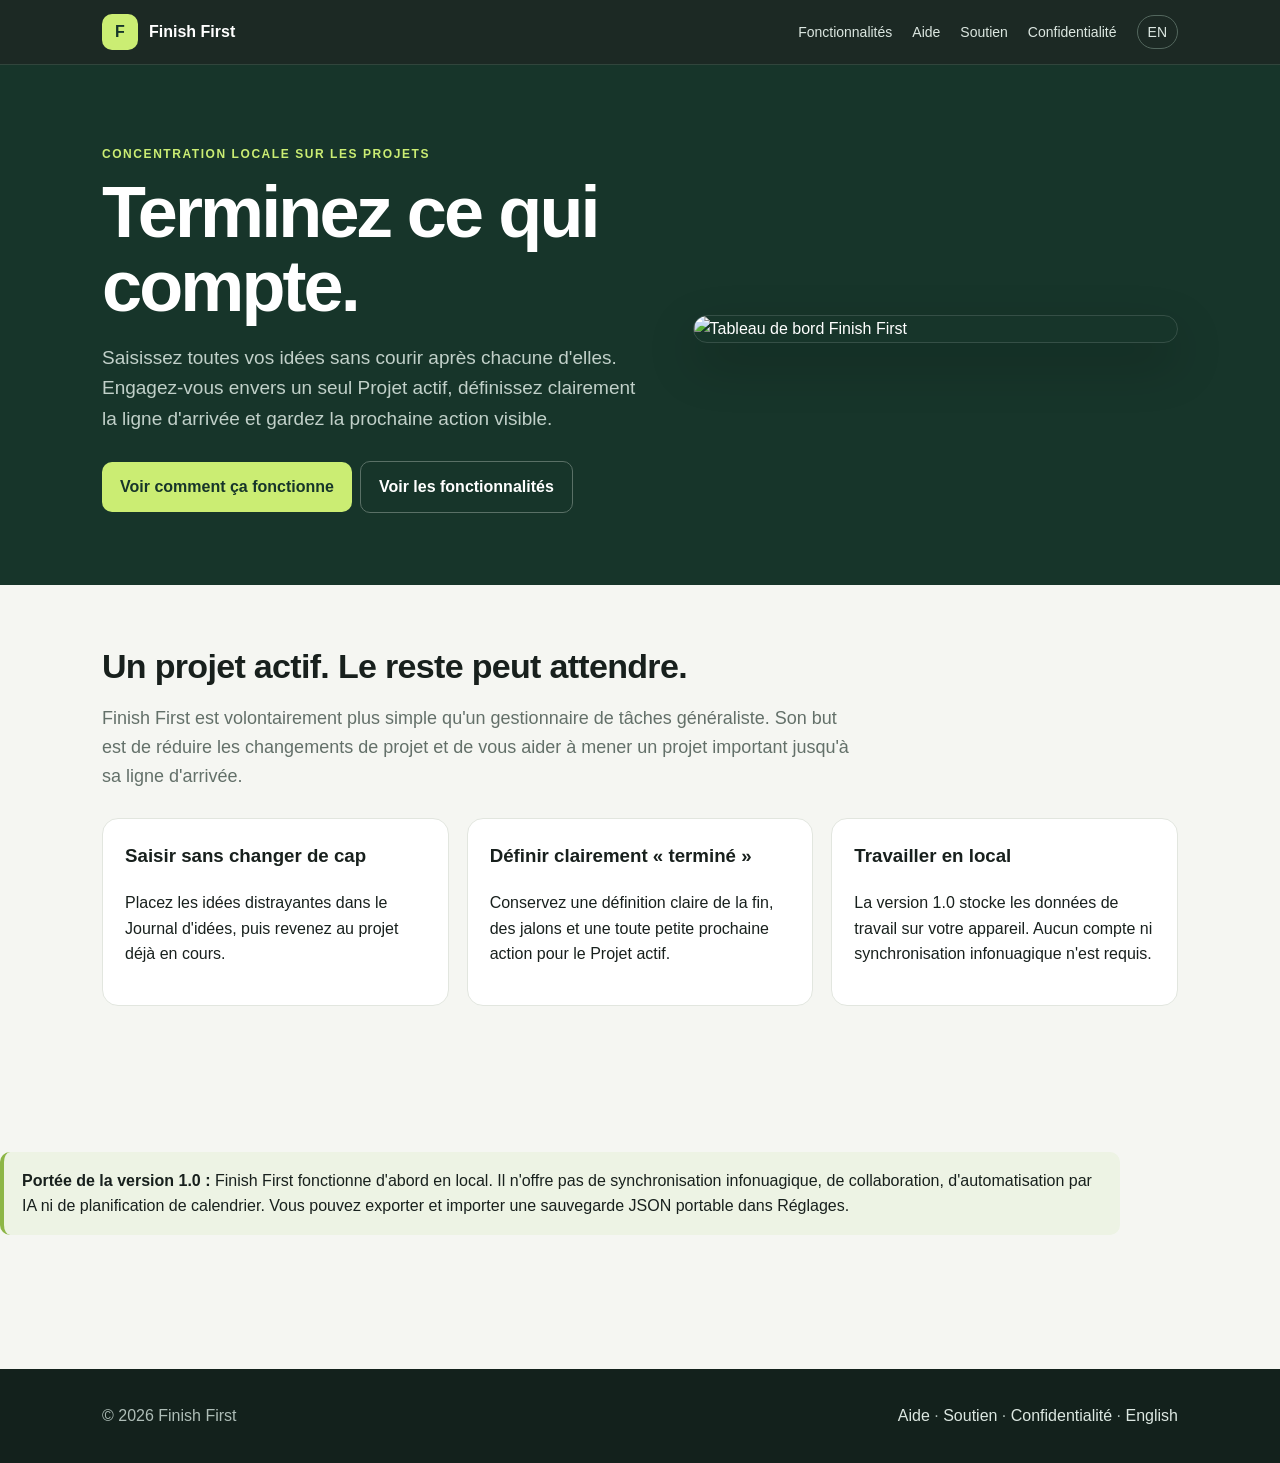
==== fr/index.html @ b6b695cd "bilingual site" ====
<!doctype html><html lang="fr-CA"><head><meta charset="utf-8"><meta name="viewport" content="width=device-width,initial-scale=1"><title>Finish First — Terminez ce qui compte</title><meta name="description" content="Finish First est une application locale de concentration sur les projets personnels, conçue pour terminer un projet important à la fois."><link rel="stylesheet" href="../css/styles.css"></head><body>
<header class="site-header"><nav class="nav"><a class="brand" href="index.html"><span class="mark">F</span>Finish First</a><div class="nav-links"><a href="features.html">Fonctionnalités</a><a href="help.html">Aide</a><a href="support.html">Soutien</a><a href="privacy.html">Confidentialité</a><a class="lang" href="../index.html">EN</a></div></nav></header>
<main><section class="hero"><div class="wrap hero-grid"><div><div class="eyebrow">Concentration locale sur les projets</div><h1>Terminez ce qui compte.</h1><p>Saisissez toutes vos idées sans courir après chacune d'elles. Engagez-vous envers un seul Projet actif, définissez clairement la ligne d'arrivée et gardez la prochaine action visible.</p><a class="btn" href="help.html">Voir comment ça fonctionne</a><a class="btn secondary" href="features.html">Voir les fonctionnalités</a></div><img src="../images/screenshots/dashboard.png" alt="Tableau de bord Finish First"></div></section>
<section><div class="wrap"><h2 class="section-title">Un projet actif. Le reste peut attendre.</h2><p class="lead">Finish First est volontairement plus simple qu'un gestionnaire de tâches généraliste. Son but est de réduire les changements de projet et de vous aider à mener un projet important jusqu'à sa ligne d'arrivée.</p><div class="grid3"><article class="card"><h3>Saisir sans changer de cap</h3><p>Placez les idées distrayantes dans le Journal d'idées, puis revenez au projet déjà en cours.</p></article><article class="card"><h3>Définir clairement « terminé »</h3><p>Conservez une définition claire de la fin, des jalons et une toute petite prochaine action pour le Projet actif.</p></article><article class="card"><h3>Travailler en local</h3><p>La version 1.0 stocke les données de travail sur votre appareil. Aucun compte ni synchronisation infonuagique n'est requis.</p></article></div></div></section>
<section><div class="wrap note"><strong>Portée de la version 1.0 :</strong> Finish First fonctionne d'abord en local. Il n'offre pas de synchronisation infonuagique, de collaboration, d'automatisation par IA ni de planification de calendrier. Vous pouvez exporter et importer une sauvegarde JSON portable dans Réglages.</div></section></main>
<footer><div class="wrap footer-row"><span>© 2026 Finish First</span><span><a href="help.html">Aide</a> · <a href="support.html">Soutien</a> · <a href="privacy.html">Confidentialité</a> · <a href="../index.html">English</a></span></div></footer></body></html>
---- css/styles.css ----
:root{--forest:#17352a;--forest2:#13211c;--lime:#cbed73;--ink:#18201d;--muted:#637069;--warm:#f5f6f2;--line:#e2e6df;--white:#fff;--max:1120px}*{box-sizing:border-box}html{scroll-behavior:smooth}body{margin:0;font-family:-apple-system,BlinkMacSystemFont,"Segoe UI",Roboto,Arial,sans-serif;color:var(--ink);background:var(--warm);line-height:1.6}a{color:var(--forest);text-decoration:none}a:hover{text-decoration:underline}.site-header{position:sticky;top:0;z-index:10;background:rgba(19,33,28,.96);backdrop-filter:blur(10px);border-bottom:1px solid #31453c}.nav{max-width:var(--max);margin:auto;padding:14px 22px;display:flex;align-items:center;gap:24px}.brand{display:flex;align-items:center;gap:11px;color:#fff;font-weight:800;margin-right:auto}.mark{display:grid;place-items:center;width:36px;height:36px;border-radius:10px;background:var(--lime);color:var(--forest);font-weight:900}.nav-links{display:flex;gap:20px;align-items:center;flex-wrap:wrap}.nav-links a{color:#dce7e1;font-size:14px}.lang{border:1px solid #52665d;border-radius:18px;padding:5px 10px!important}.wrap{max-width:var(--max);margin:auto;padding:0 22px}.hero{background:var(--forest);color:#fff;padding:80px 0 72px}.hero-grid{display:grid;grid-template-columns:1.05fr .95fr;gap:54px;align-items:center}.eyebrow{color:var(--lime);letter-spacing:.13em;font-size:12px;font-weight:900;text-transform:uppercase}.hero h1{font-size:clamp(42px,6vw,72px);line-height:1.02;letter-spacing:-.04em;margin:12px 0 20px}.hero p{font-size:19px;color:#c1d0c9;max-width:650px}.btn{display:inline-block;padding:12px 18px;border-radius:10px;background:var(--lime);color:var(--forest);font-weight:800;margin:8px 8px 0 0}.btn.secondary{background:transparent;border:1px solid #5a7066;color:#fff}.hero img,.shot{width:100%;display:block;border-radius:14px;border:1px solid rgba(255,255,255,.13);box-shadow:0 20px 50px rgba(0,0,0,.22)}section{padding:62px 0}.section-title{font-size:34px;line-height:1.15;letter-spacing:-.02em;margin:0 0 12px}.lead{font-size:18px;color:var(--muted);max-width:760px}.grid3{display:grid;grid-template-columns:repeat(3,1fr);gap:18px;margin-top:28px}.card{background:#fff;border:1px solid var(--line);border-radius:16px;padding:22px}.card h3{margin-top:0}.steps{display:grid;gap:24px;margin-top:28px}.step{display:grid;grid-template-columns:1fr 1.15fr;gap:28px;align-items:start;background:#fff;border:1px solid var(--line);border-radius:18px;padding:24px}.step:nth-child(even){grid-template-columns:1.15fr 1fr}.step:nth-child(even) .copy{order:2}.step h2{margin-top:0}.note{background:#edf3e4;border-left:4px solid #8db646;padding:16px 18px;border-radius:10px;margin:22px 0}.support-box{background:var(--forest);color:#fff;border-radius:18px;padding:28px}.support-box p{color:#c3d1ca}.legal{max-width:820px}.legal h2{margin-top:34px}footer{background:var(--forest2);color:#aebdb7;padding:34px 0;margin-top:50px}.footer-row{display:flex;justify-content:space-between;gap:20px;flex-wrap:wrap}.footer-row a{color:#dce7e1}.small{font-size:13px;color:#77817c}@media(max-width:800px){.nav{align-items:flex-start}.nav-links{gap:12px}.hero-grid,.step,.step:nth-child(even){grid-template-columns:1fr}.step:nth-child(even) .copy{order:0}.grid3{grid-template-columns:1fr}.hero{padding:54px 0}.hero h1{font-size:44px}}@media(max-width:560px){.nav{flex-direction:column}.brand{margin-right:0}.hero h1{font-size:38px}section{padding:44px 0}}
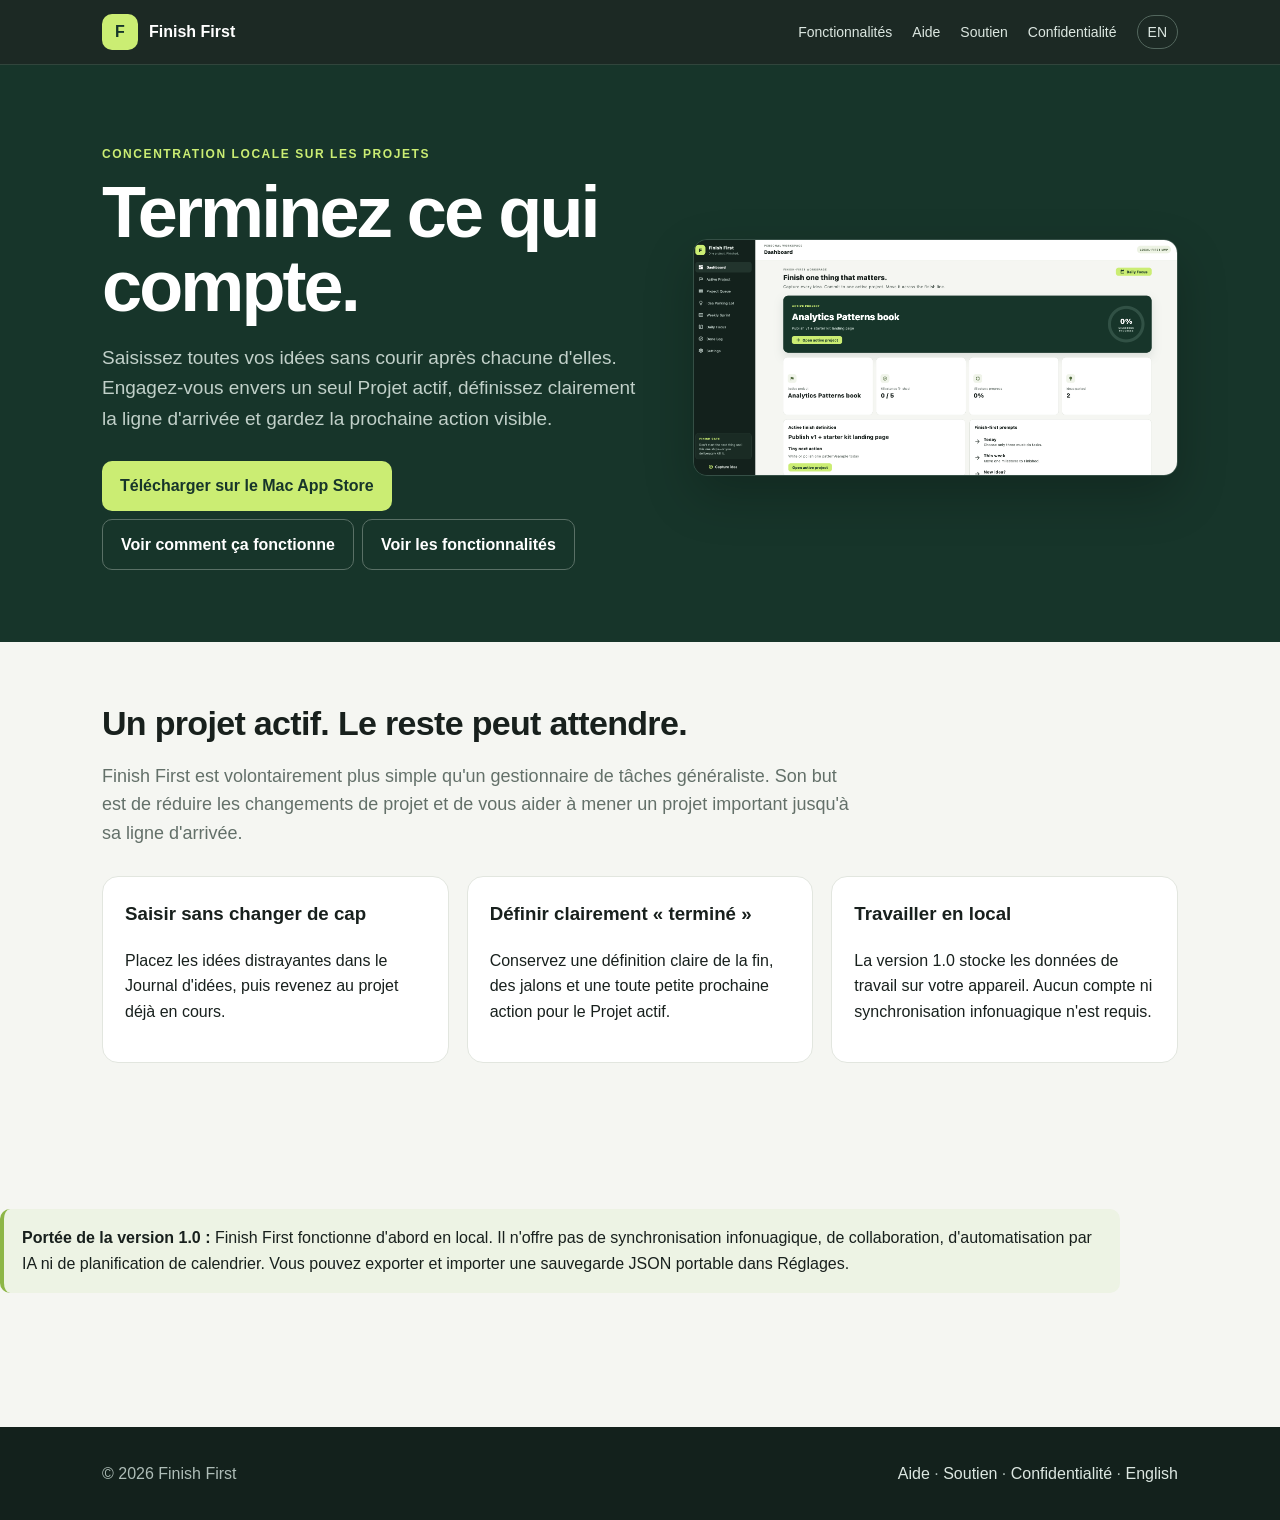
==== commit 30ae5ed2: "add store button" ====
--- a/fr/index.html
+++ b/fr/index.html
@@ -1,6 +1,6 @@
 <!doctype html><html lang="fr-CA"><head><meta charset="utf-8"><meta name="viewport" content="width=device-width,initial-scale=1"><title>Finish First — Terminez ce qui compte</title><meta name="description" content="Finish First est une application locale de concentration sur les projets personnels, conçue pour terminer un projet important à la fois."><link rel="stylesheet" href="../css/styles.css"></head><body>
 <header class="site-header"><nav class="nav"><a class="brand" href="index.html"><span class="mark">F</span>Finish First</a><div class="nav-links"><a href="features.html">Fonctionnalités</a><a href="help.html">Aide</a><a href="support.html">Soutien</a><a href="privacy.html">Confidentialité</a><a class="lang" href="../index.html">EN</a></div></nav></header>
-<main><section class="hero"><div class="wrap hero-grid"><div><div class="eyebrow">Concentration locale sur les projets</div><h1>Terminez ce qui compte.</h1><p>Saisissez toutes vos idées sans courir après chacune d'elles. Engagez-vous envers un seul Projet actif, définissez clairement la ligne d'arrivée et gardez la prochaine action visible.</p><a class="btn" href="help.html">Voir comment ça fonctionne</a><a class="btn secondary" href="features.html">Voir les fonctionnalités</a></div><img src="../images/screenshots/dashboard.png" alt="Tableau de bord Finish First"></div></section>
+<main><section class="hero"><div class="wrap hero-grid"><div><div class="eyebrow">Concentration locale sur les projets</div><h1>Terminez ce qui compte.</h1><p>Saisissez toutes vos idées sans courir après chacune d'elles. Engagez-vous envers un seul Projet actif, définissez clairement la ligne d'arrivée et gardez la prochaine action visible.</p><a class="btn" href="https://apps.apple.com/us/app/finish-first/id6804516471" target="_blank" rel="noopener noreferrer" aria-label="Télécharger Finish First sur le Mac App Store">Télécharger sur le Mac App Store</a><a class="btn secondary" href="help.html">Voir comment ça fonctionne</a><a class="btn secondary" href="features.html">Voir les fonctionnalités</a></div><img src="../images/screenshots/dashboard.png" alt="Tableau de bord Finish First"></div></section>
 <section><div class="wrap"><h2 class="section-title">Un projet actif. Le reste peut attendre.</h2><p class="lead">Finish First est volontairement plus simple qu'un gestionnaire de tâches généraliste. Son but est de réduire les changements de projet et de vous aider à mener un projet important jusqu'à sa ligne d'arrivée.</p><div class="grid3"><article class="card"><h3>Saisir sans changer de cap</h3><p>Placez les idées distrayantes dans le Journal d'idées, puis revenez au projet déjà en cours.</p></article><article class="card"><h3>Définir clairement « terminé »</h3><p>Conservez une définition claire de la fin, des jalons et une toute petite prochaine action pour le Projet actif.</p></article><article class="card"><h3>Travailler en local</h3><p>La version 1.0 stocke les données de travail sur votre appareil. Aucun compte ni synchronisation infonuagique n'est requis.</p></article></div></div></section>
 <section><div class="wrap note"><strong>Portée de la version 1.0 :</strong> Finish First fonctionne d'abord en local. Il n'offre pas de synchronisation infonuagique, de collaboration, d'automatisation par IA ni de planification de calendrier. Vous pouvez exporter et importer une sauvegarde JSON portable dans Réglages.</div></section></main>
 <footer><div class="wrap footer-row"><span>© 2026 Finish First</span><span><a href="help.html">Aide</a> · <a href="support.html">Soutien</a> · <a href="privacy.html">Confidentialité</a> · <a href="../index.html">English</a></span></div></footer></body></html>
